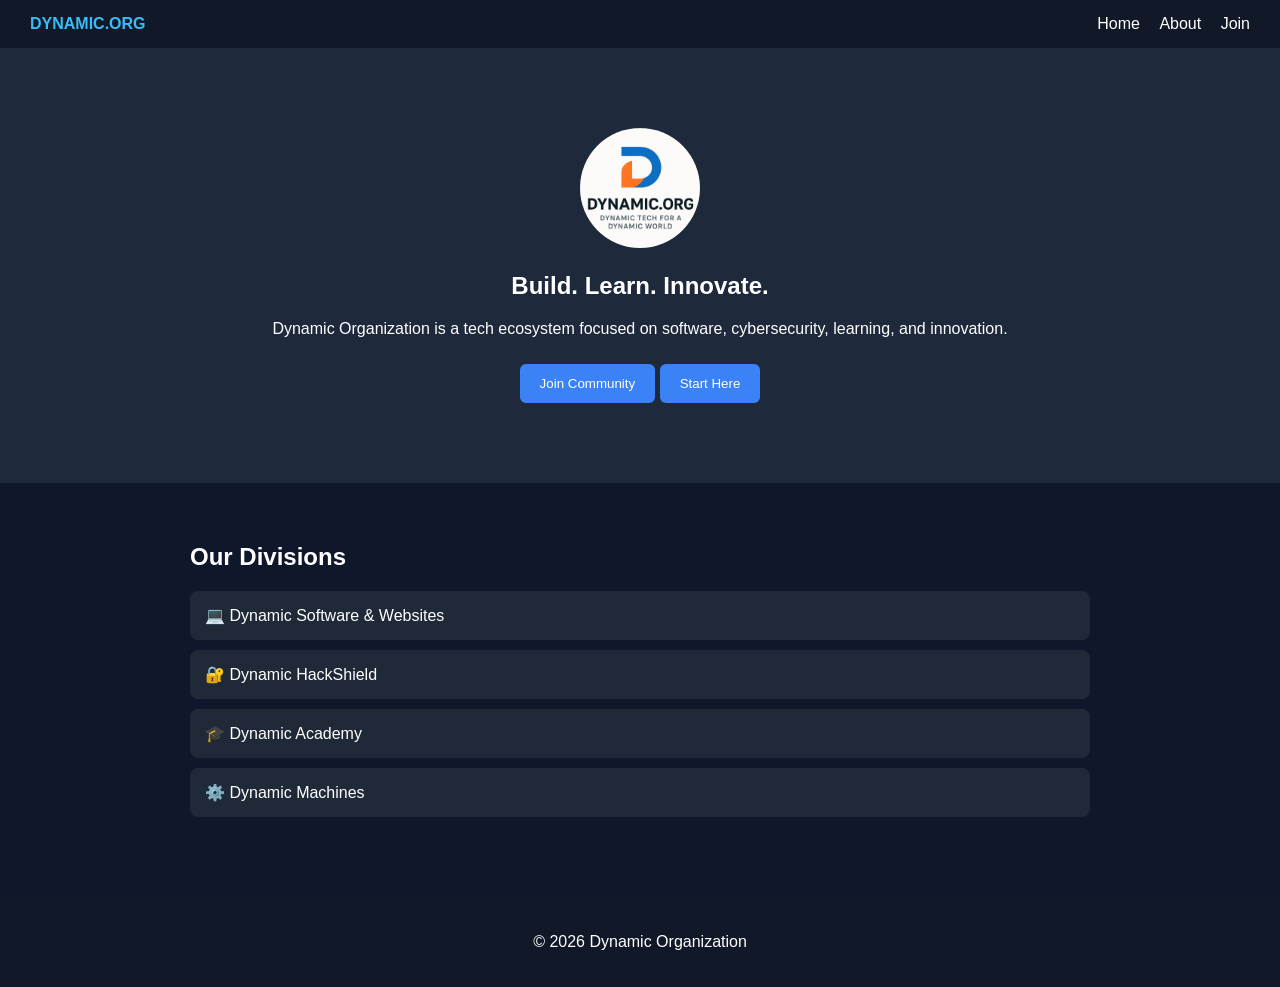
==== index.html @ dcbd87b0 "Update hero section content and buttons" ====
<!DOCTYPE html>
<html lang="en">
<head>
  <meta charset="UTF-8" />
  <meta name="viewport" content="width=device-width, initial-scale=1.0" />
  <title>Dynamic Organization</title>
  <link rel="stylesheet" href="styles.css" />
</head>
<body>

  <!-- NAVBAR -->
  <header class="navbar">
    <div class="logo">DYNAMIC.ORG</div>
    <nav>
      <a href="index.html">Home</a>
      <a href="about.html">About</a>
      <a href="contact.html">Join</a>
    </nav>
  </header>

  <!-- HERO SECTION -->
  <section class="hero">
    <img src="/logo.png" id="logo">
  <h1>Build. Learn. Innovate.</h1>
  <p>Dynamic Organization is a tech ecosystem focused on software, cybersecurity, learning, and innovation.</p>
  <button onclick="goWhatsApp()">Join Community</button>
  <button onclick="goJoin()">Start Here</button>
  </section>

  <!-- DIVISIONS -->
  <section class="section">
    <h2>Our Divisions</h2>

    <div class="card">💻 Dynamic Software & Websites</div>
    <div class="card">🔐 Dynamic HackShield</div>
    <div class="card">🎓 Dynamic Academy</div>
    <div class="card">⚙️ Dynamic Machines</div>

  </section>

  <!-- FOOTER -->
  <footer>
    <p>© 2026 Dynamic Organization</p>
  </footer>

  <script src="script.js"></script>
</body>
</html>
---- styles.css ----
body {
  margin: 0;
  font-family: Arial, sans-serif;
  background: #0f172a;
  color: white;
}

.navbar {
  display: flex;
  justify-content: space-between;
  padding: 15px 30px;
  background: #111827;
  align-items: center;
}

.navbar a {
  color: white;
  margin-left: 15px;
  text-decoration: none;
}

.logo {
  font-weight: bold;
  color: #38bdf8;
}

.hero {
  text-align: center;
  padding: 80px 20px;
  background: #1e293b;
}<img src="/logo.png">

.hero h1 {
  font-size: 40px;
}

#logo{
  width: 120px;
  border-radius: 60px;
  align: center;
}

button {
  padding: 12px 20px;
  border: none;
  background: #3b82f6;
  color: white;
  border-radius: 6px;
  cursor: pointer;
  margin-top: 10px;
}

.section {
  padding: 40px 20px;
  max-width: 900px;
  margin: auto;
}

.card {
  background: #1f2937;
  padding: 15px;
  margin: 10px 0;
  border-radius: 8px;
}

footer {
  text-align: center;
  padding: 20px;
  background: #111827;
  margin-top: 30px;
}
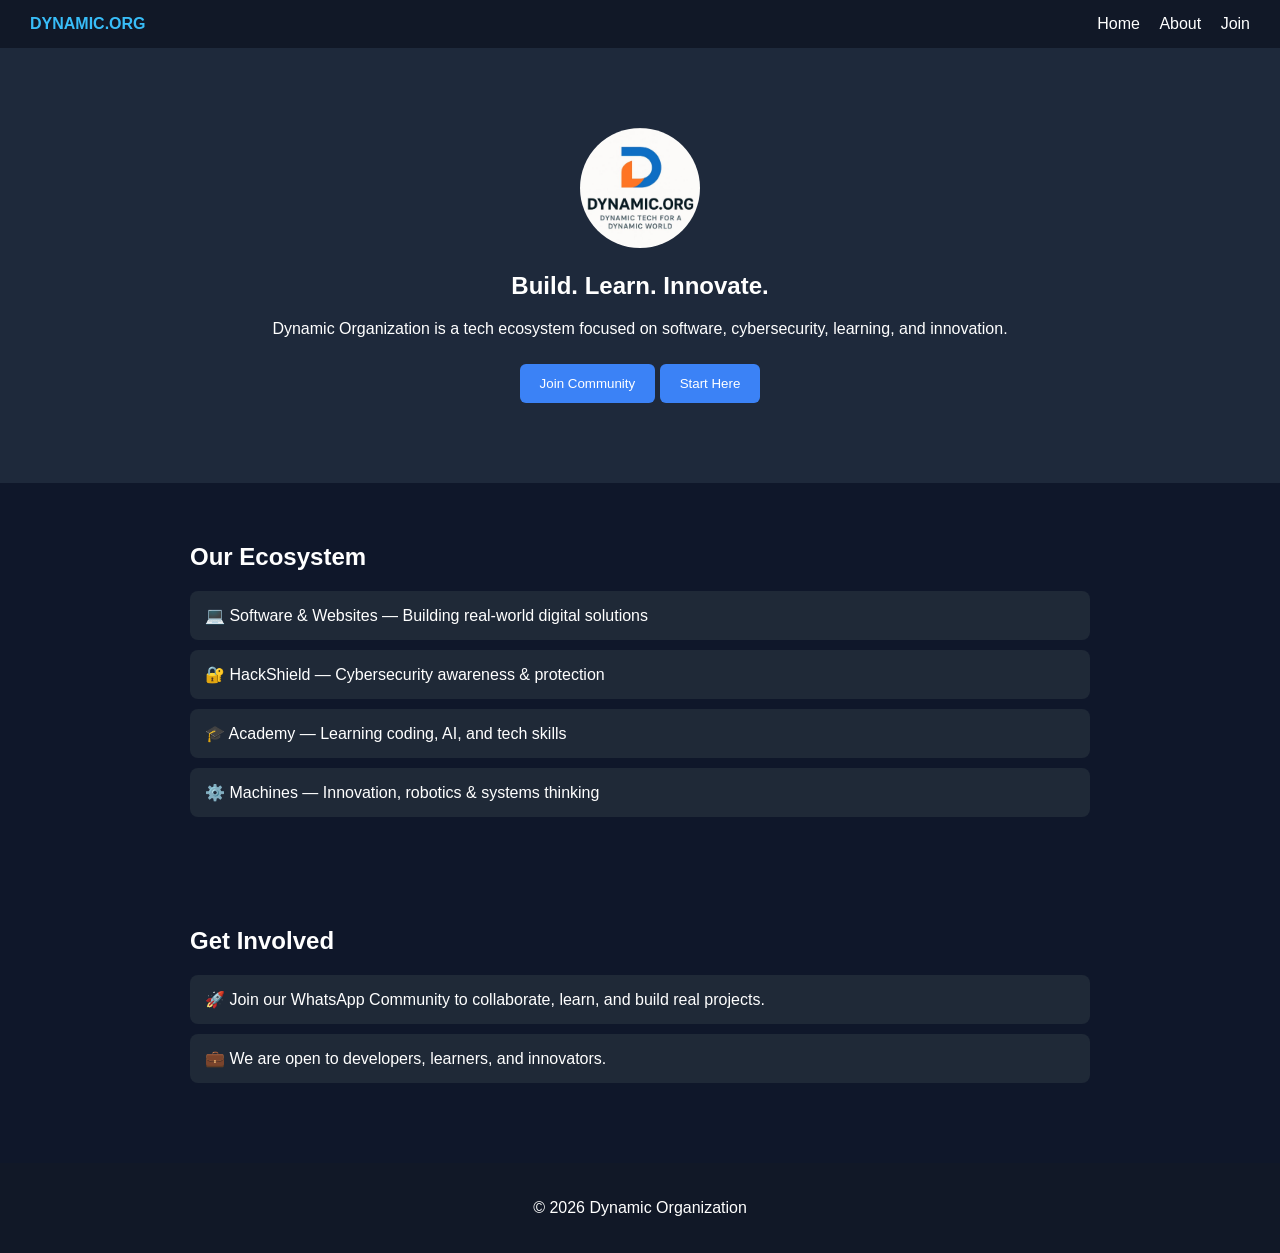
==== commit 0582d18e: "Revise divisions to ecosystem and add involvement section Updated section titles and descriptions fo" ====
--- a/index.html
+++ b/index.html
@@ -28,16 +28,27 @@
   </section>
 
   <!-- DIVISIONS -->
+ <section class="section">
+  <h2>Our Ecosystem</h2>
+
+  <div class="card">💻 Software & Websites — Building real-world digital solutions</div>
+  <div class="card">🔐 HackShield — Cybersecurity awareness & protection</div>
+  <div class="card">🎓 Academy — Learning coding, AI, and tech skills</div>
+  <div class="card">⚙️ Machines — Innovation, robotics & systems thinking</div>
+</section>
+
   <section class="section">
-    <h2>Our Divisions</h2>
+  <h2>Get Involved</h2>
 
-    <div class="card">💻 Dynamic Software & Websites</div>
-    <div class="card">🔐 Dynamic HackShield</div>
-    <div class="card">🎓 Dynamic Academy</div>
-    <div class="card">⚙️ Dynamic Machines</div>
+  <div class="card">
+    🚀 Join our WhatsApp Community to collaborate, learn, and build real projects.
+  </div>
 
-  </section>
-
+  <div class="card">
+    💼 We are open to developers, learners, and innovators.
+  </div>
+</section>
+  
   <!-- FOOTER -->
   <footer>
     <p>© 2026 Dynamic Organization</p>
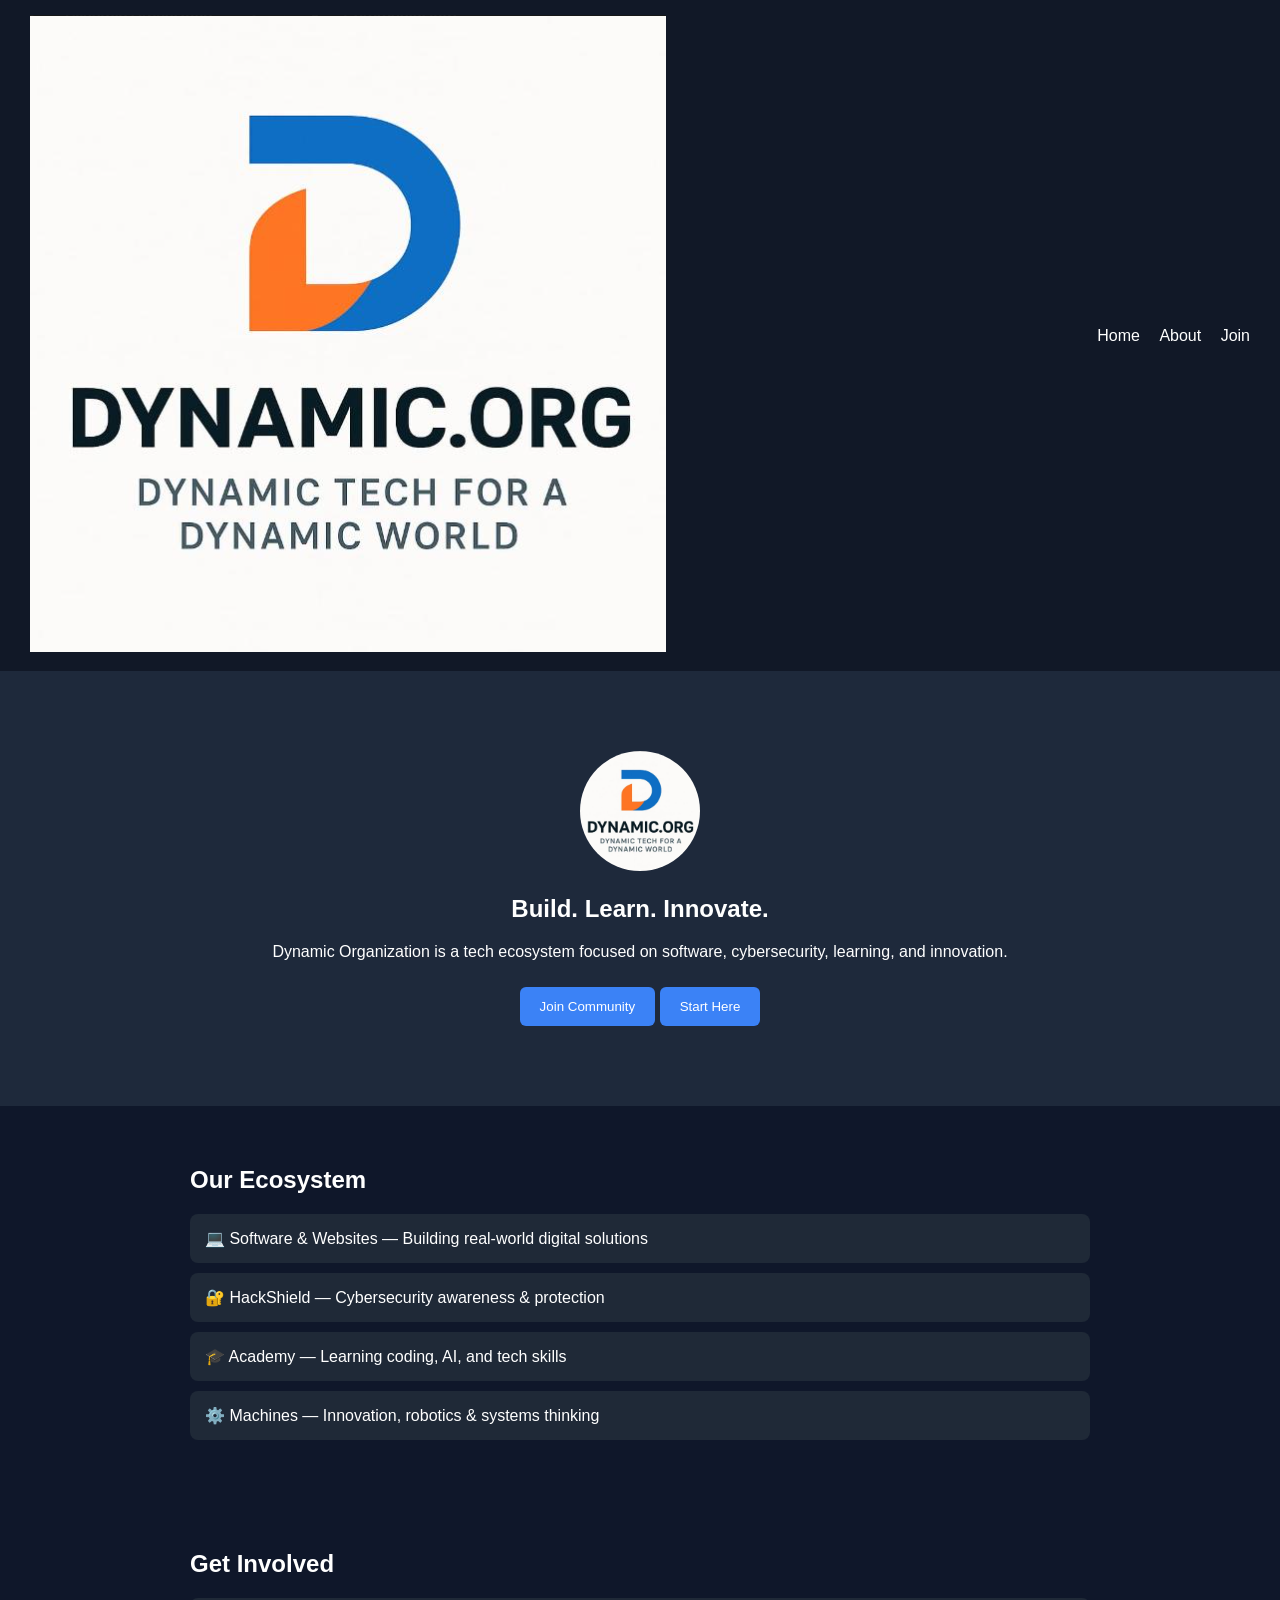
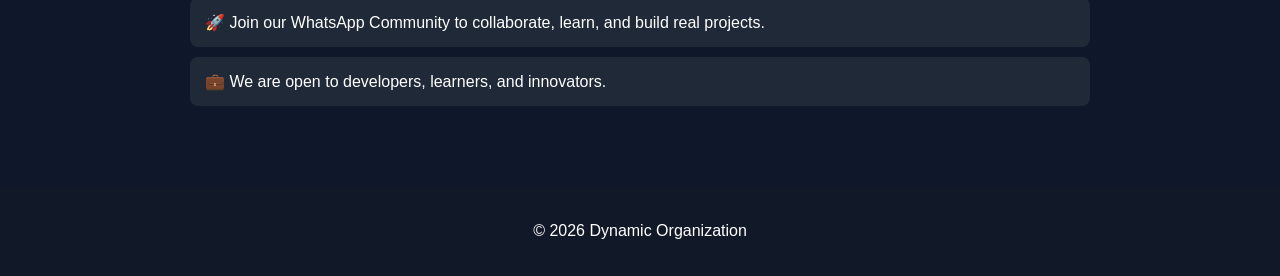
==== commit 0c0147a2: "Replace logo text with image in navbar" ====
--- a/index.html
+++ b/index.html
@@ -10,7 +10,9 @@
 
   <!-- NAVBAR -->
   <header class="navbar">
-    <div class="logo">DYNAMIC.ORG</div>
+   <div class="logo">
+  <img src="logo.png" alt="Dynamic Organization Logo">
+</div>
     <nav>
       <a href="index.html">Home</a>
       <a href="about.html">About</a>
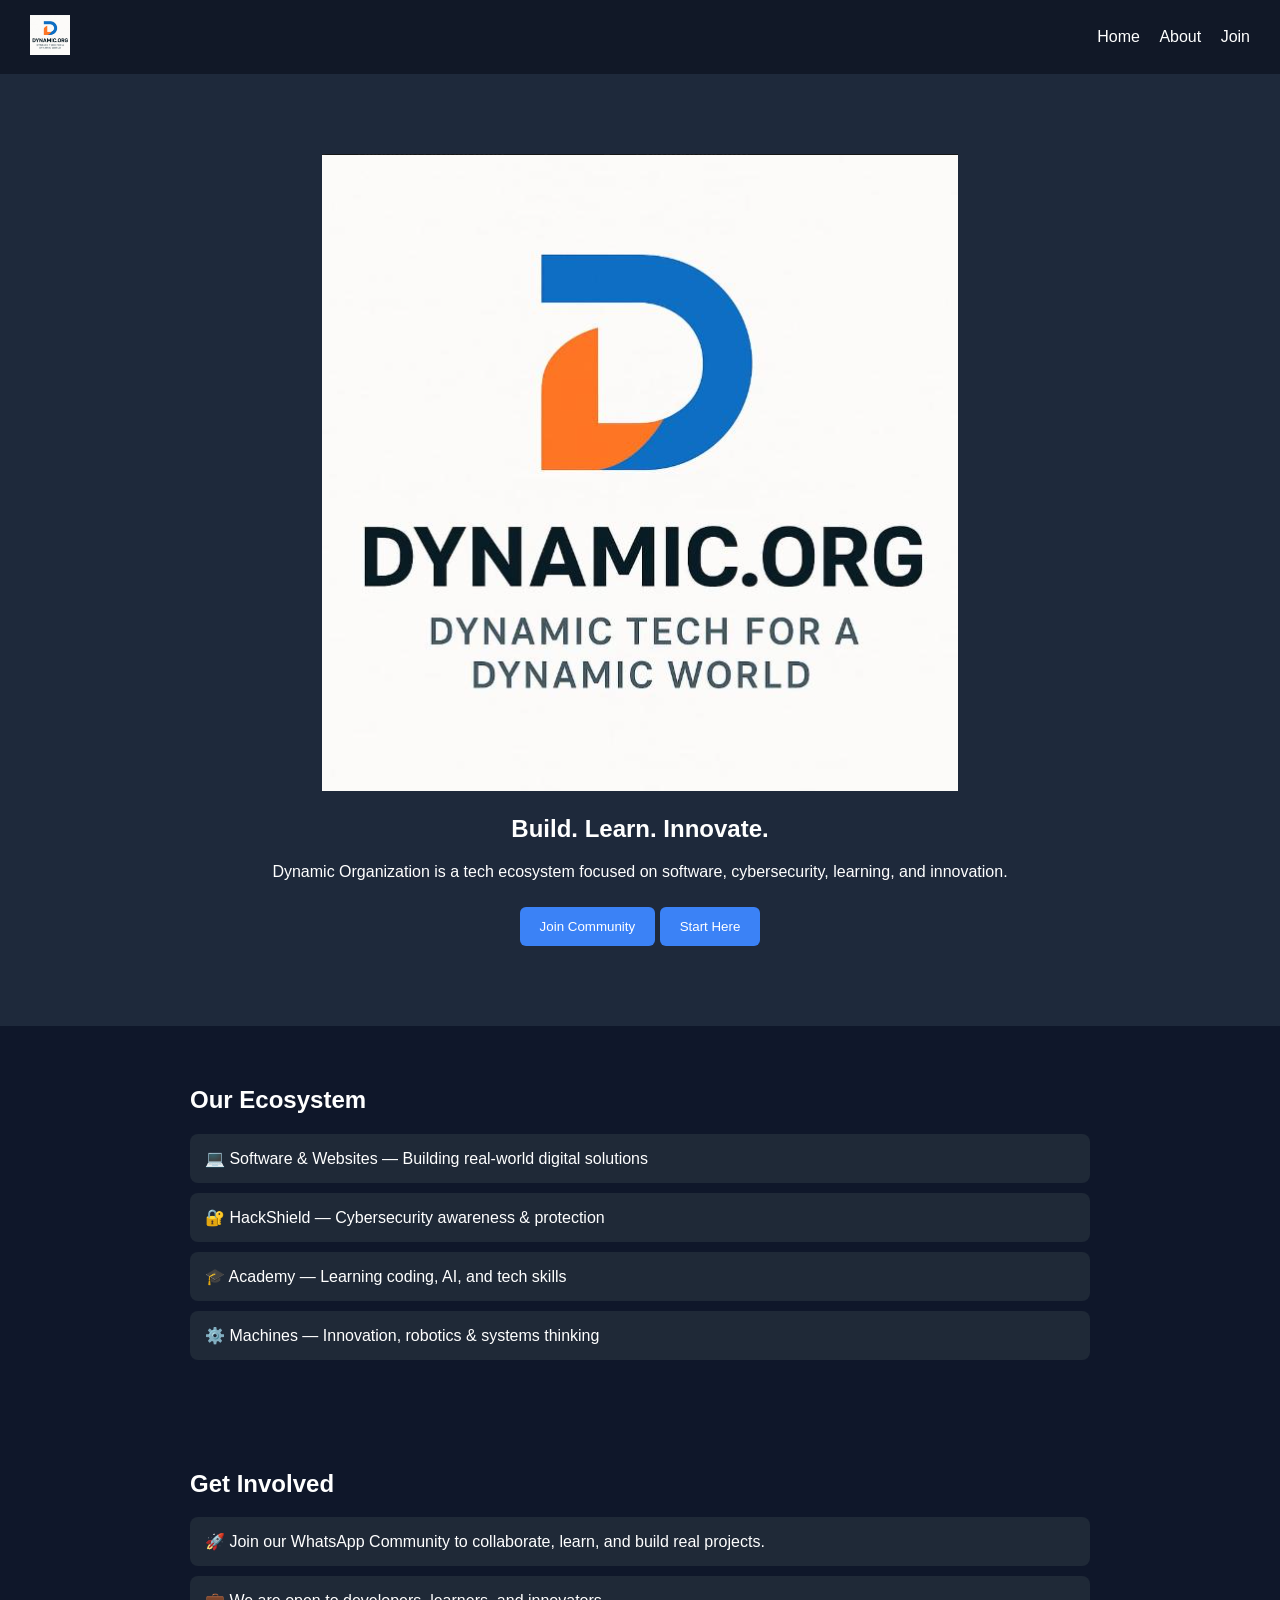
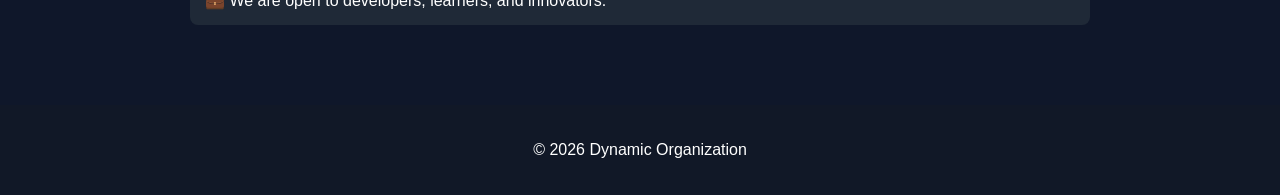
==== commit 61e5619b: "Update index.html" ====
--- a/index.html
+++ b/index.html
@@ -22,7 +22,7 @@
 
   <!-- HERO SECTION -->
   <section class="hero">
-    <img src="/logo.png" id="logo">
+  <img src="logo.png" alt="Dynamic Logo" class="hero-logo">
   <h1>Build. Learn. Innovate.</h1>
   <p>Dynamic Organization is a tech ecosystem focused on software, cybersecurity, learning, and innovation.</p>
   <button onclick="goWhatsApp()">Join Community</button>
--- a/styles.css
+++ b/styles.css
@@ -19,9 +19,8 @@
   text-decoration: none;
 }
 
-.logo {
-  font-weight: bold;
-  color: #38bdf8;
+.logo img {
+  height: 40px;
 }
 
 .hero {
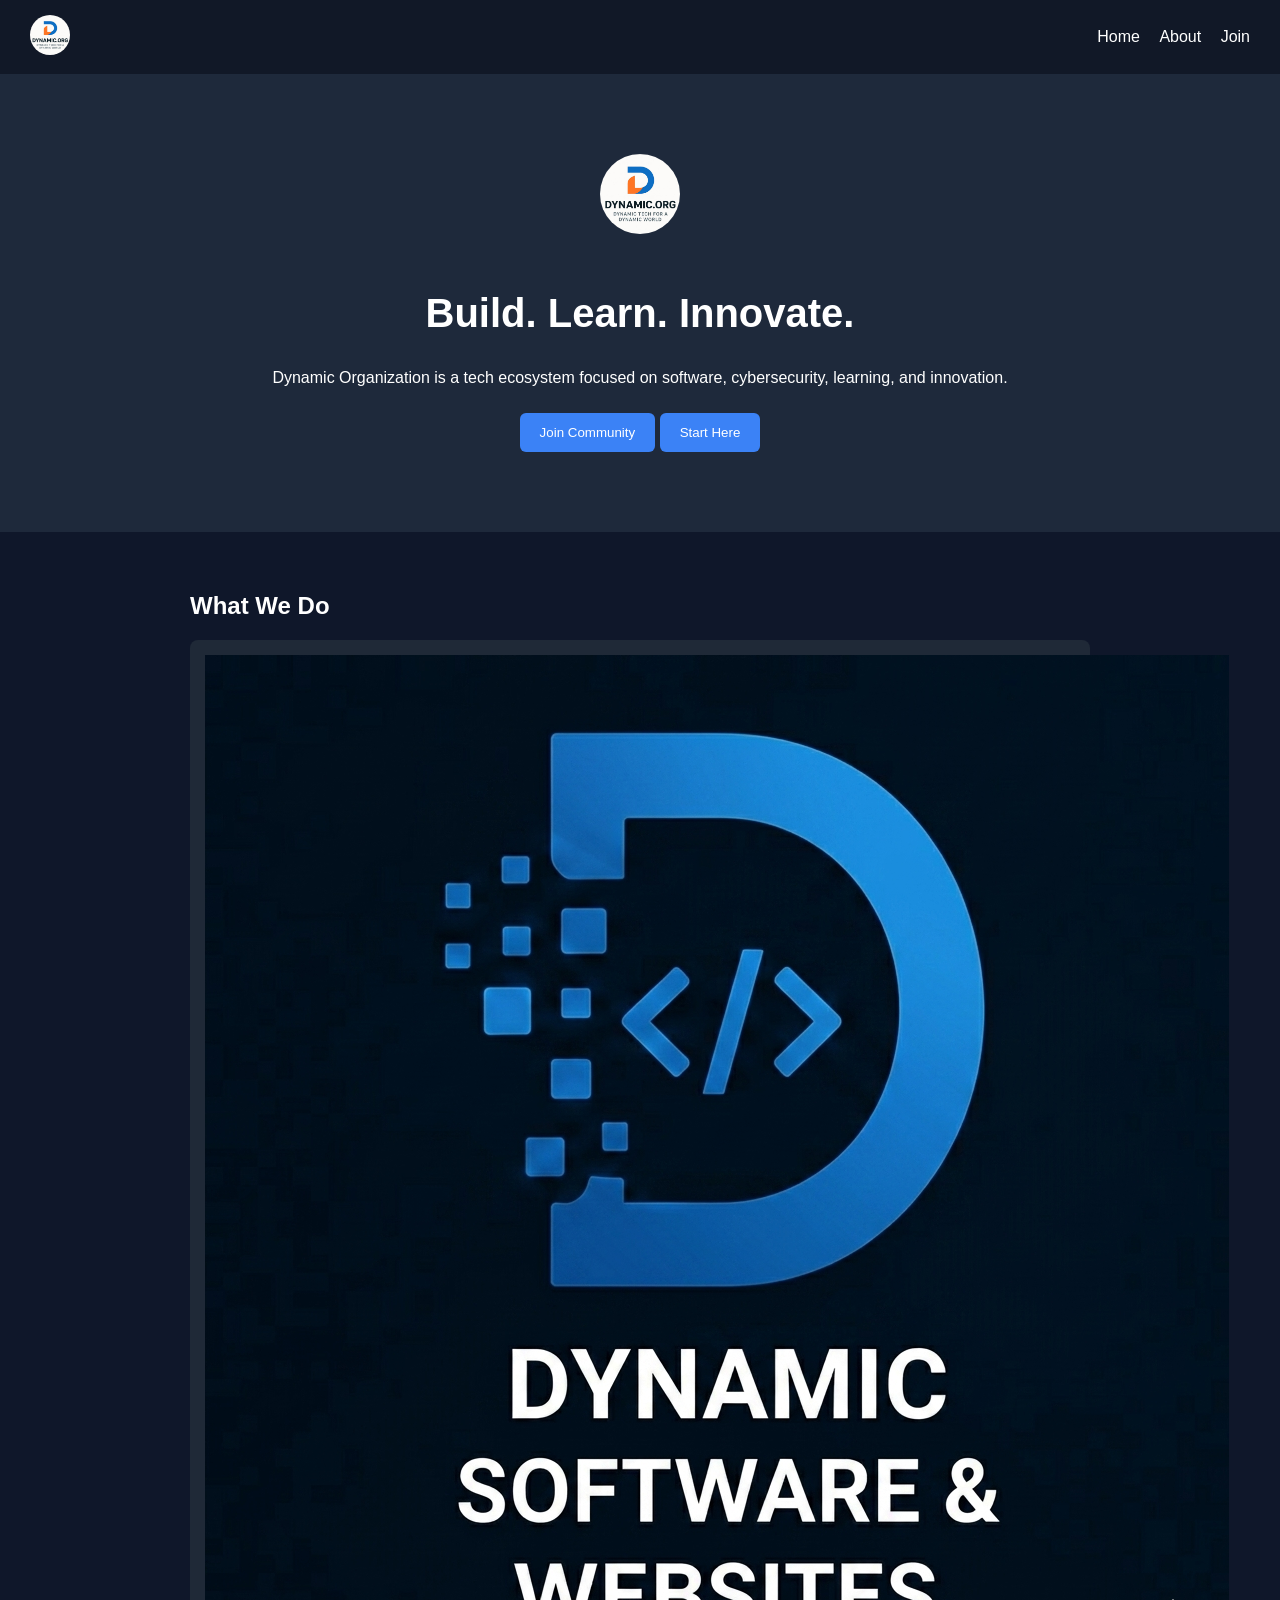
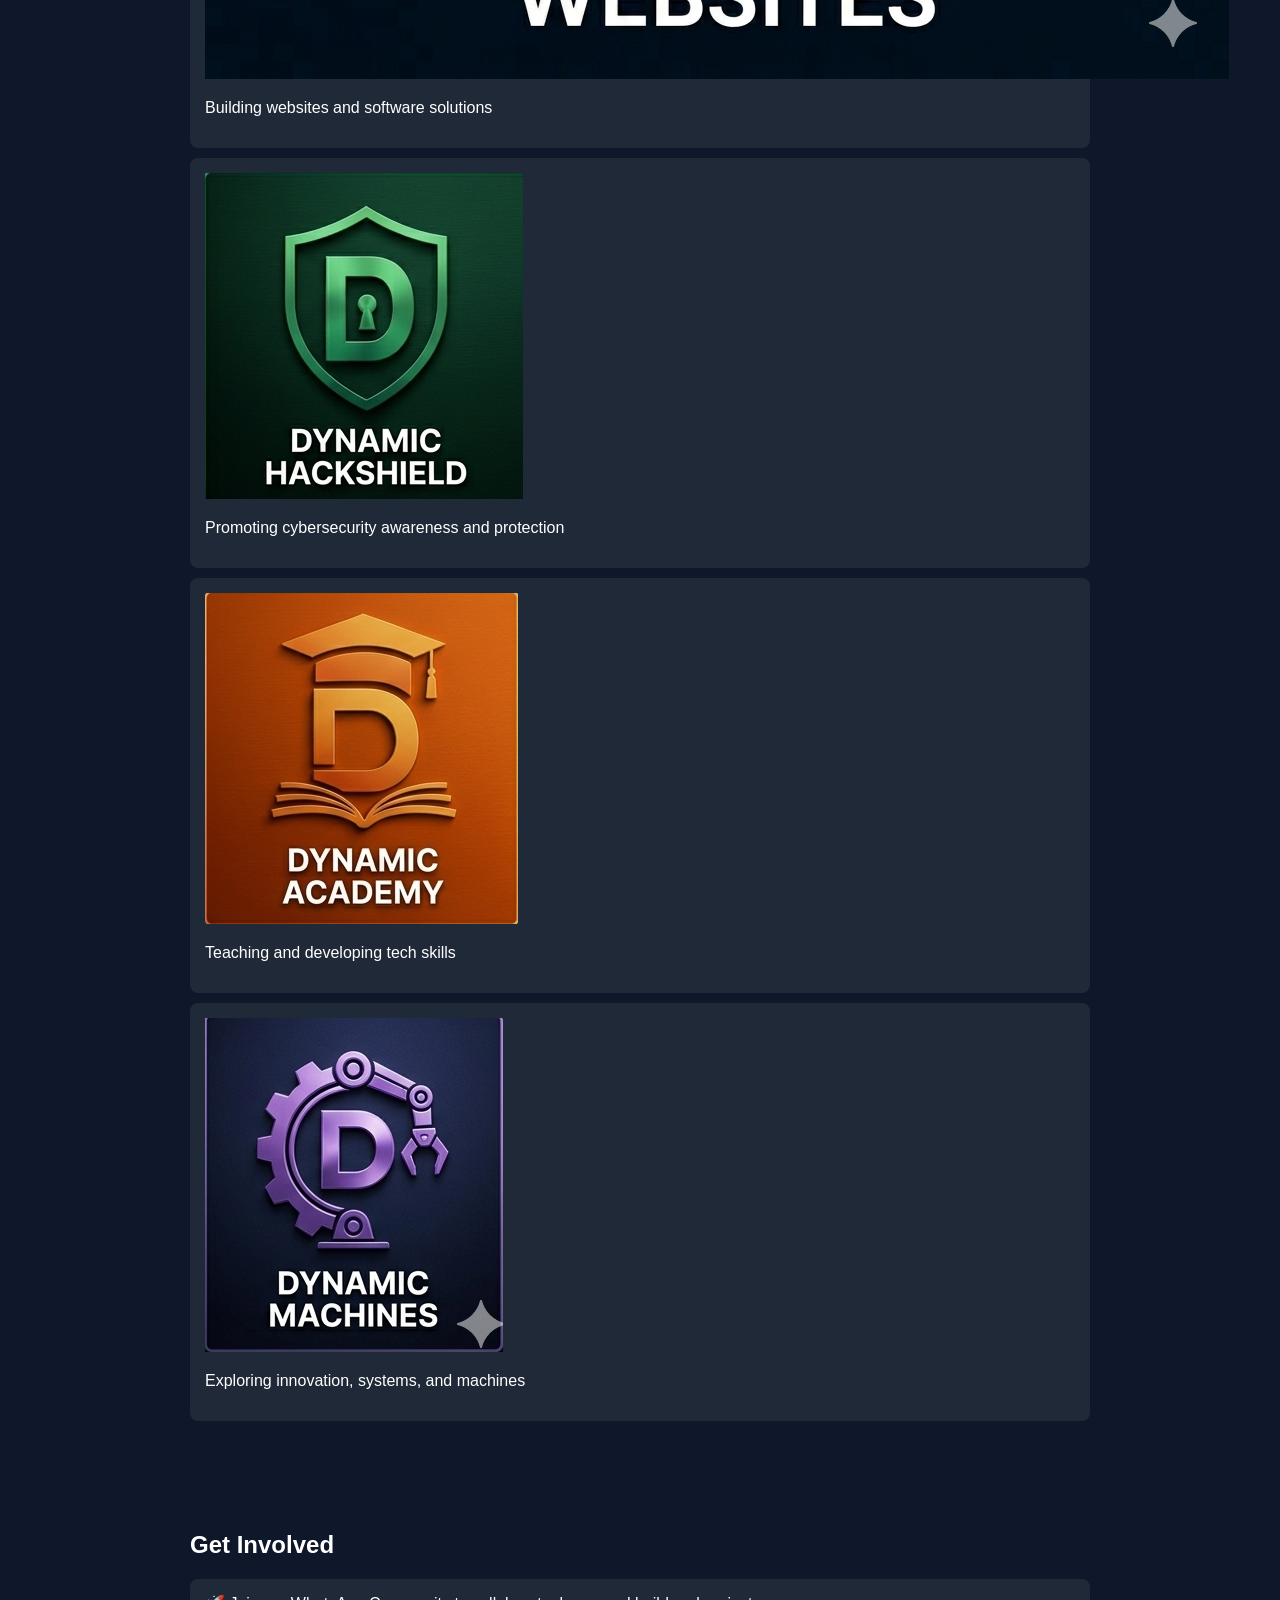
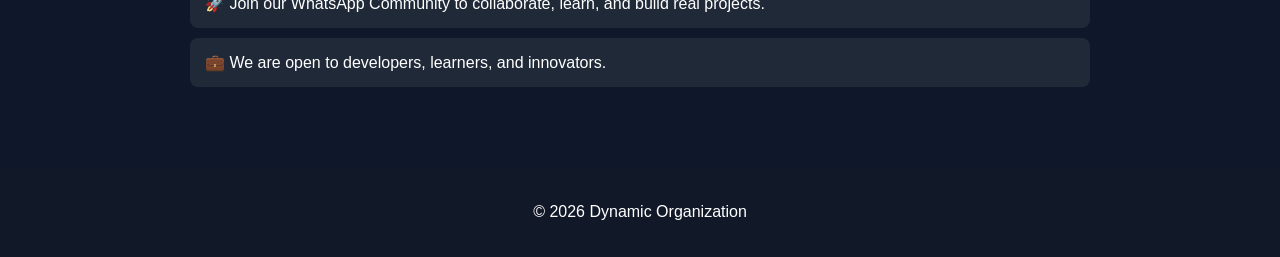
==== commit 7e73bf89: "Revise section headings and add division details Updated section headings and added descriptions for" ====
--- a/index.html
+++ b/index.html
@@ -31,12 +31,28 @@
 
   <!-- DIVISIONS -->
  <section class="section">
-  <h2>Our Ecosystem</h2>
+  <h2>What We Do</h2>
 
-  <div class="card">💻 Software & Websites — Building real-world digital solutions</div>
-  <div class="card">🔐 HackShield — Cybersecurity awareness & protection</div>
-  <div class="card">🎓 Academy — Learning coding, AI, and tech skills</div>
-  <div class="card">⚙️ Machines — Innovation, robotics & systems thinking</div>
+  <div class="card">
+    <img src="s_w.png" class="division-logo">
+    <p>Building websites and software solutions</p>
+  </div>
+
+  <div class="card">
+    <img src="h.png" class="division-logo">
+    <p>Promoting cybersecurity awareness and protection</p>
+  </div>
+
+  <div class="card">
+    <img src="ac.png" class="division-logo">
+    <p>Teaching and developing tech skills</p>
+  </div>
+
+  <div class="card">
+    <img src="m.png" class="division-logo">
+    <p>Exploring innovation, systems, and machines</p>
+  </div>
+
 </section>
 
   <section class="section">
--- a/styles.css
+++ b/styles.css
@@ -21,25 +21,27 @@
 
 .logo img {
   height: 40px;
+  border-radius: 20px;
 }
 
 .hero {
   text-align: center;
   padding: 80px 20px;
   background: #1e293b;
-}<img src="/logo.png">
+}
 
 .hero h1 {
   font-size: 40px;
 }
 
-#logo{
-  width: 120px;
-  border-radius: 60px;
-  align: center;
+.hero-logo {
+  height: 80px;
+  margin-bottom: 20px;
+  border-radius: 40px;
 }
 
 button {
+  background: linear-gradient(90deg, #2563eb, #f97316);
   padding: 12px 20px;
   border: none;
   background: #3b82f6;
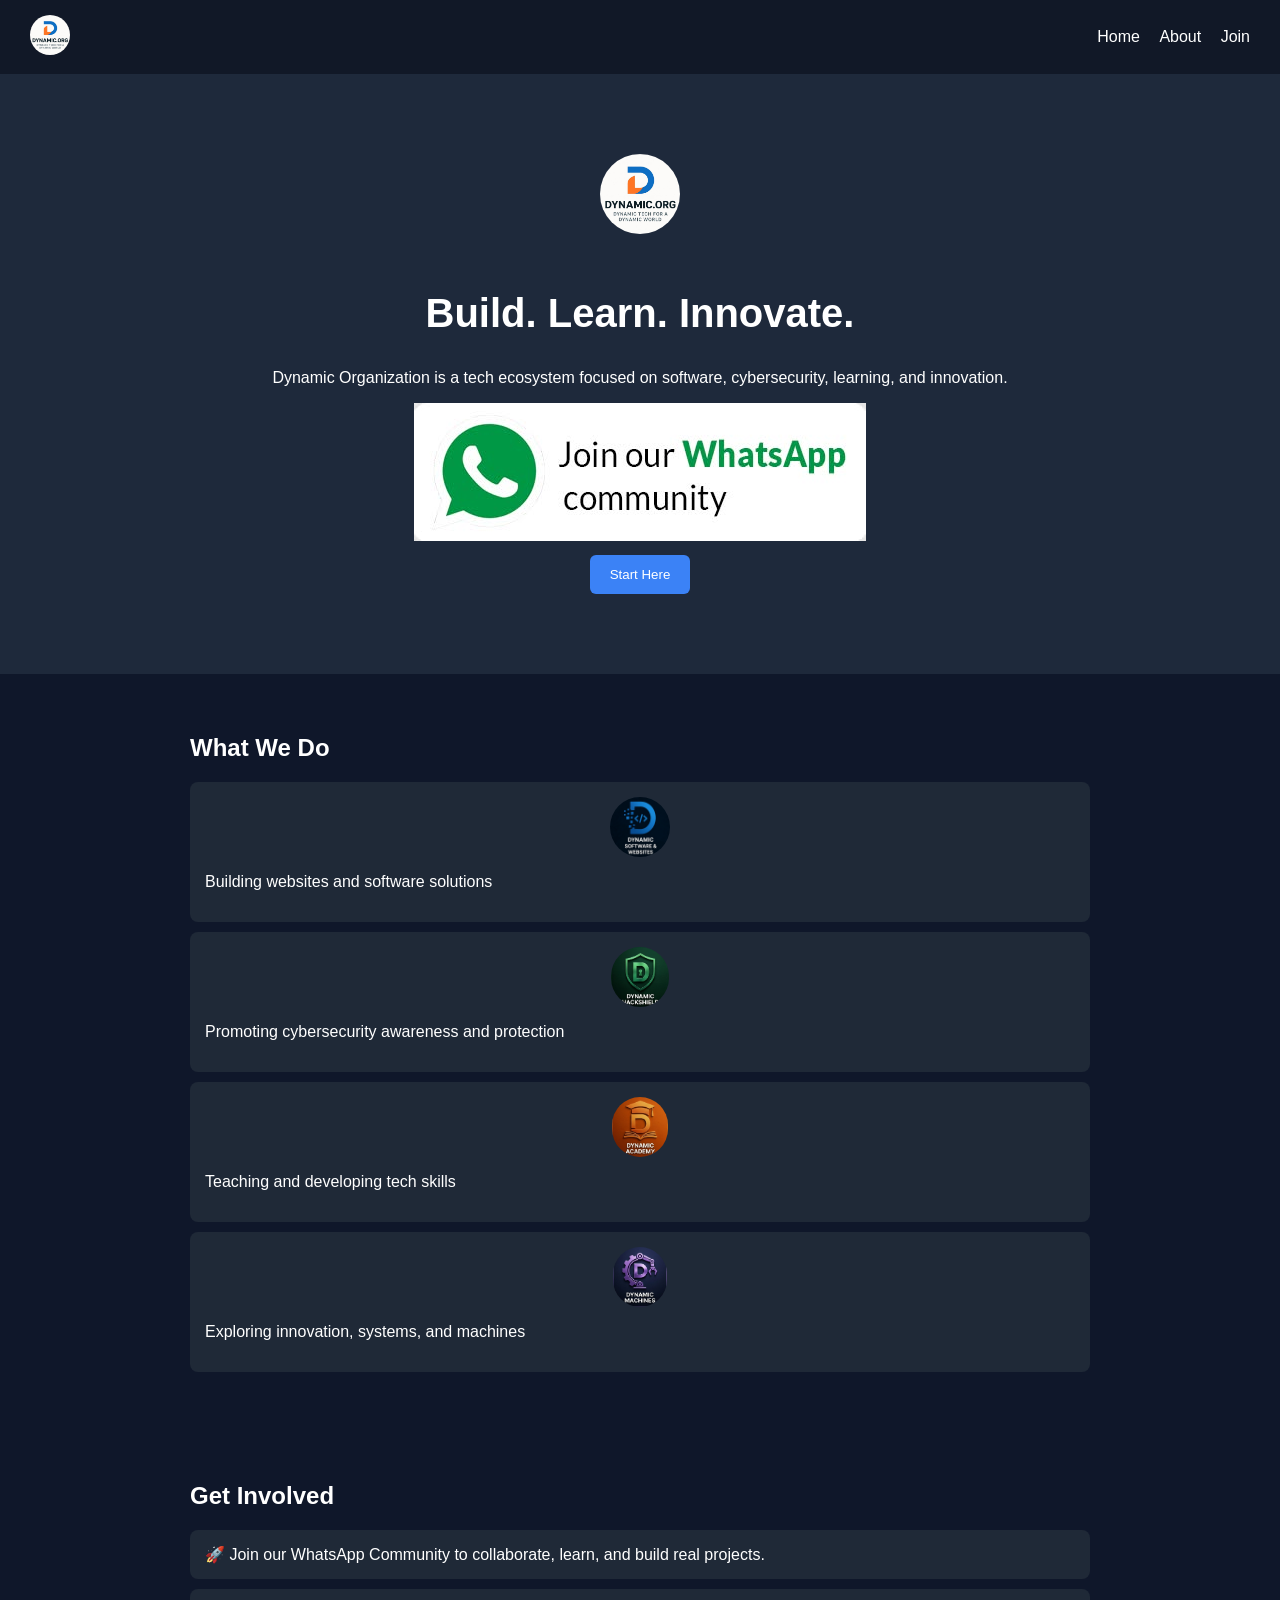
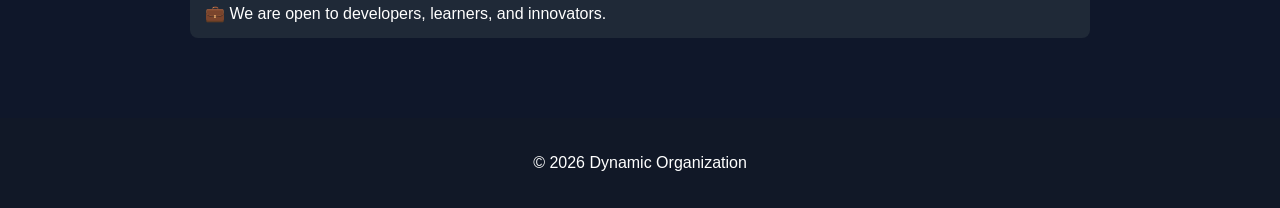
==== commit d7659ecd: "Replace button with join banner for WhatsApp" ====
--- a/index.html
+++ b/index.html
@@ -25,7 +25,9 @@
   <img src="logo.png" alt="Dynamic Logo" class="hero-logo">
   <h1>Build. Learn. Innovate.</h1>
   <p>Dynamic Organization is a tech ecosystem focused on software, cybersecurity, learning, and innovation.</p>
-  <button onclick="goWhatsApp()">Join Community</button>
+  <div class="join-banner" onclick="goWhatsApp()">
+  <img src="325400952_1660702287694076_5509259267479491549_n.jpg" alt="Join WhatsApp Community">
+</div>
   <button onclick="goJoin()">Start Here</button>
   </section>
 
--- a/styles.css
+++ b/styles.css
@@ -64,6 +64,21 @@
   border-radius: 8px;
 }
 
+.division-logo {
+  height: 60px;
+  border-radius: 30px;
+  display: block;
+  margin: 0 auto 10px;
+}
+
+.card img {
+  transition: 0.3s;
+}
+
+.card:hover img {
+  transform: scale(1.1);
+}
+
 footer {
   text-align: center;
   padding: 20px;
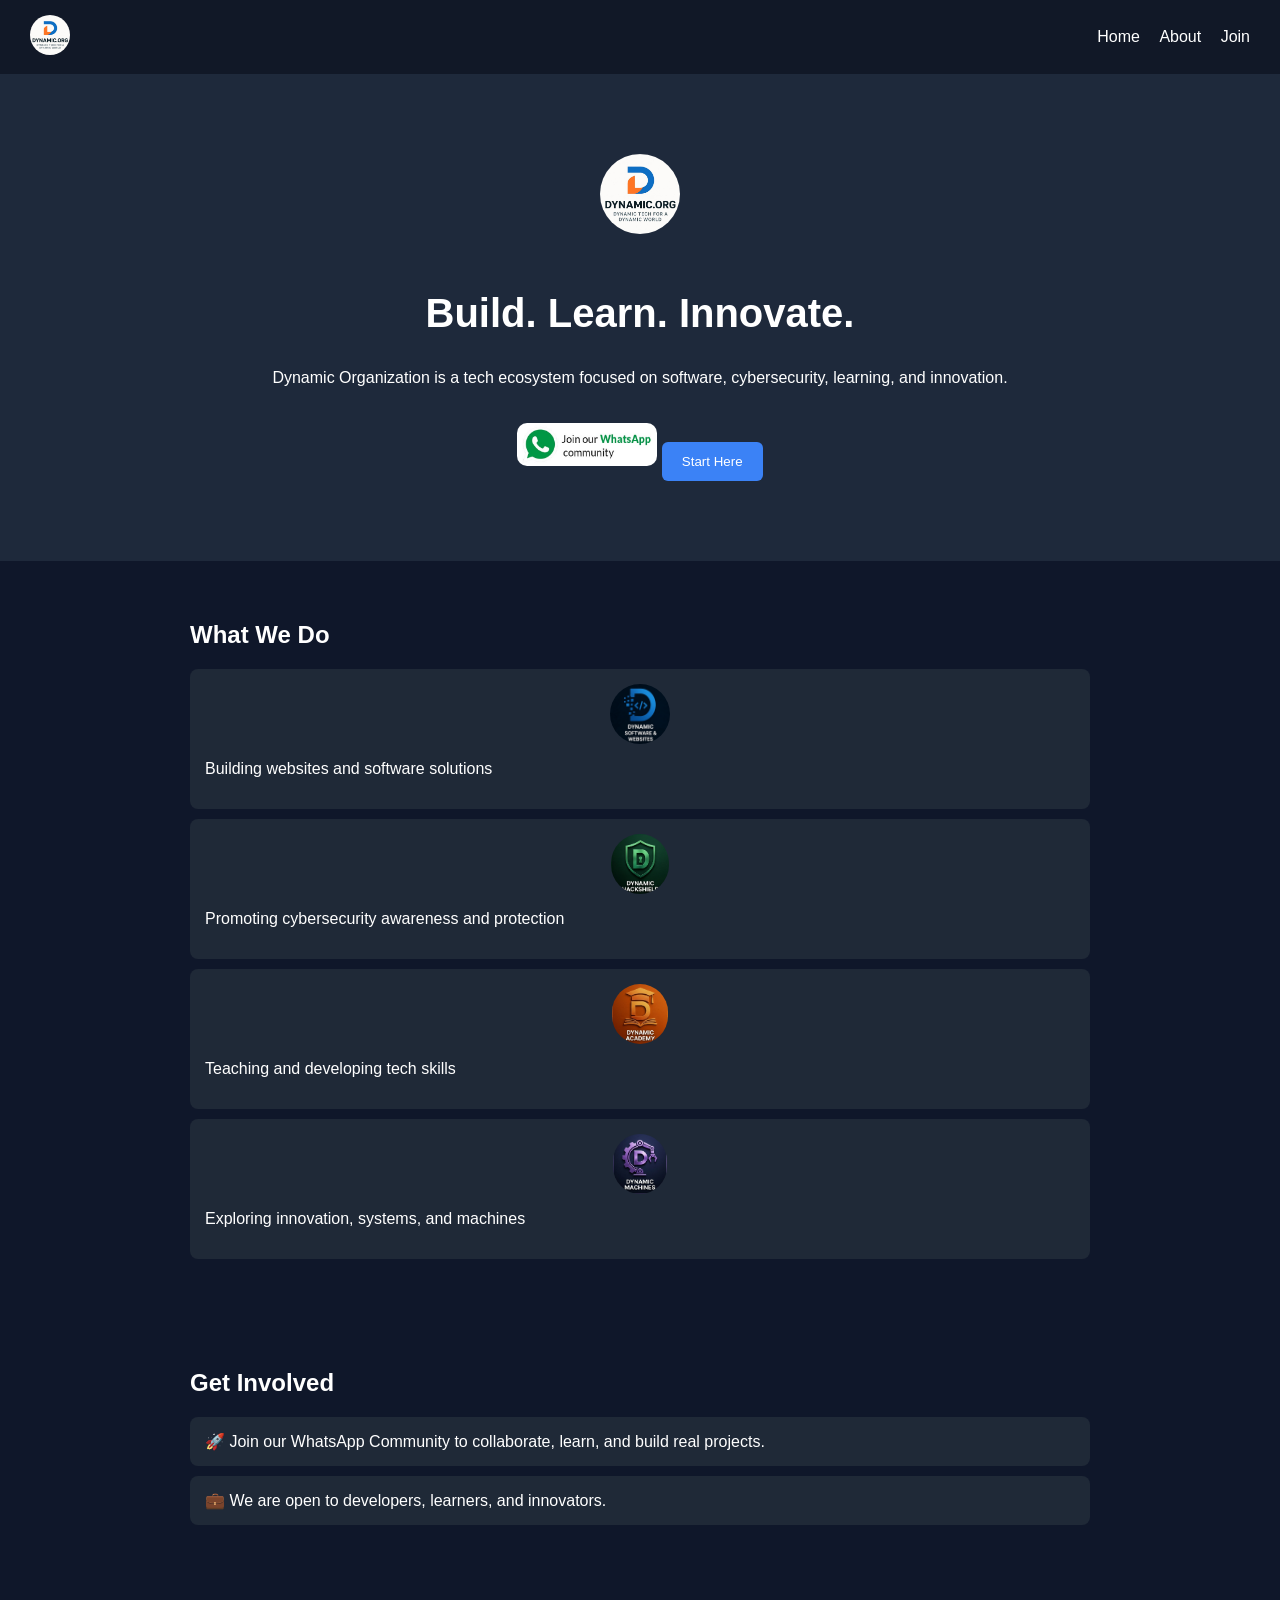
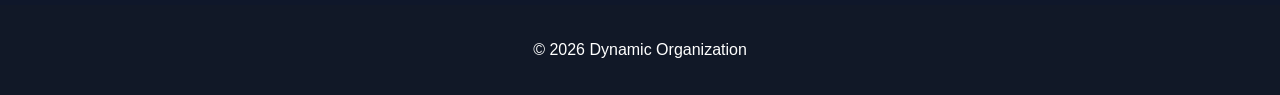
==== commit 9a069495: "Change button to use secondary class and update action" ====
--- a/index.html
+++ b/index.html
@@ -28,7 +28,7 @@
   <div class="join-banner" onclick="goWhatsApp()">
   <img src="325400952_1660702287694076_5509259267479491549_n.jpg" alt="Join WhatsApp Community">
 </div>
-  <button onclick="goJoin()">Start Here</button>
+  <button class="secondary-btn" onclick="goStart()">Start Here</button>
   </section>
 
   <!-- DIVISIONS -->
--- a/styles.css
+++ b/styles.css
@@ -4,6 +4,9 @@
   background: #0f172a;
   color: white;
 }
+ p{
+   align: center;
+ }
 
 .navbar {
   display: flex;
@@ -24,6 +27,21 @@
   border-radius: 20px;
 }
 
+.join-banner {
+  margin-top: 20px;
+  cursor: pointer;
+  display: inline-block;
+}
+
+.join-banner img {
+  max-width: 140px;
+  border-radius: 10px;
+  transition: 0.3s;
+}
+
+.join-banner:hover img {
+  transform: scale(1.05);
+}
 .hero {
   text-align: center;
   padding: 80px 20px;
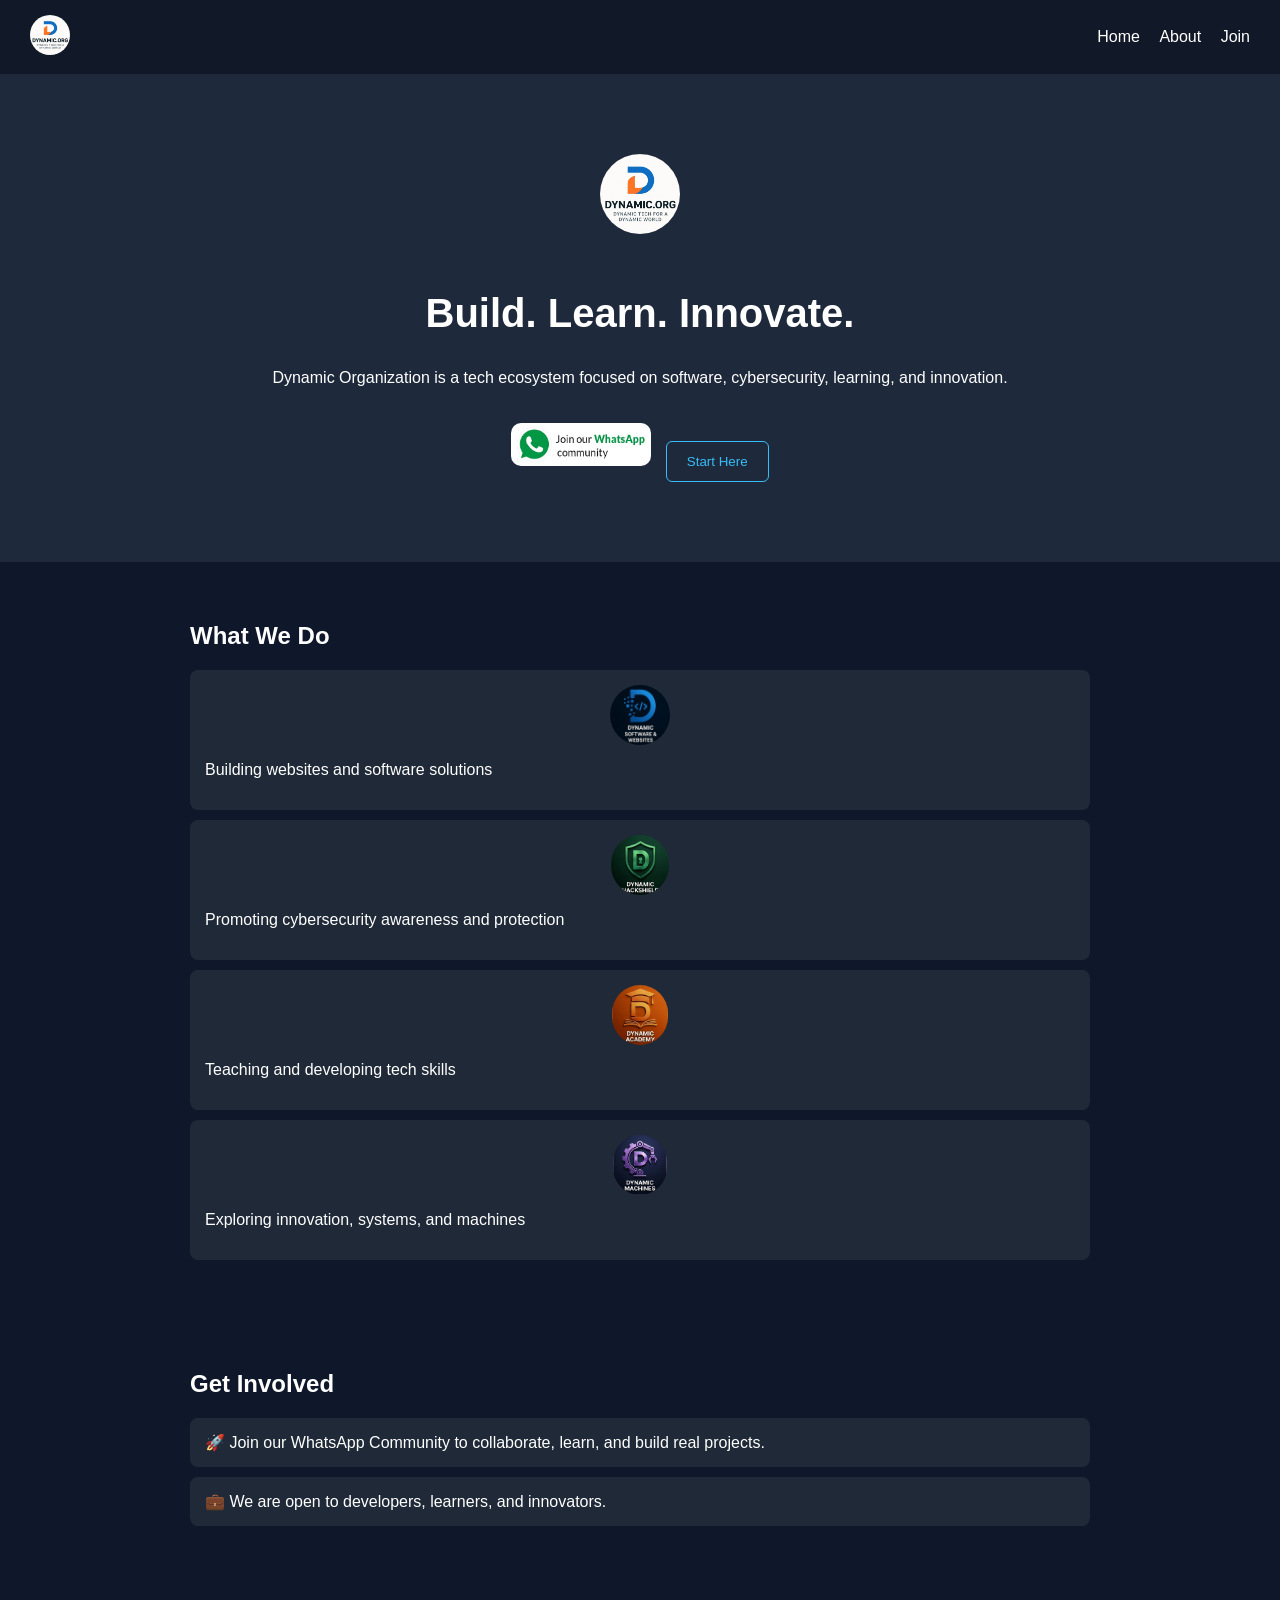
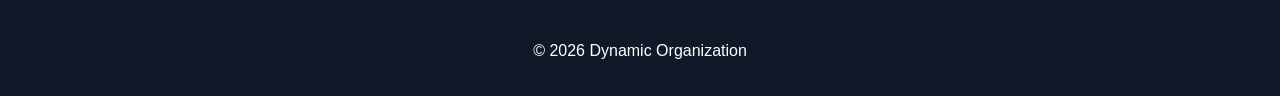
==== commit 970bccb8: "image directory update for the files and folders" ====
--- a/index.html
+++ b/index.html
@@ -4,14 +4,14 @@
   <meta charset="UTF-8" />
   <meta name="viewport" content="width=device-width, initial-scale=1.0" />
   <title>Dynamic Organization</title>
-  <link rel="stylesheet" href="styles.css" />
+  <link rel="stylesheet" href="css/styles.css" />
 </head>
 <body>
 
   <!-- NAVBAR -->
   <header class="navbar">
    <div class="logo">
-  <img src="logo.png" alt="Dynamic Organization Logo">
+  <img src="assets/icons/logo.png" alt="Dynamic Organization Logo">
 </div>
     <nav>
       <a href="index.html">Home</a>
@@ -22,11 +22,11 @@
 
   <!-- HERO SECTION -->
   <section class="hero">
-  <img src="logo.png" alt="Dynamic Logo" class="hero-logo">
+  <img src="assets/icons/logo.png" alt="Dynamic Logo" class="hero-logo">
   <h1>Build. Learn. Innovate.</h1>
   <p>Dynamic Organization is a tech ecosystem focused on software, cybersecurity, learning, and innovation.</p>
   <div class="join-banner" onclick="goWhatsApp()">
-  <img src="325400952_1660702287694076_5509259267479491549_n.jpg" alt="Join WhatsApp Community">
+  <img src="assets/images/325400952_1660702287694076_5509259267479491549_n.jpg" alt="Join WhatsApp Community">
 </div>
   <button class="secondary-btn" onclick="goStart()">Start Here</button>
   </section>
@@ -36,22 +36,22 @@
   <h2>What We Do</h2>
 
   <div class="card">
-    <img src="s_w.png" class="division-logo">
+    <img src="assets/icons/s_w.png" class="division-logo">
     <p>Building websites and software solutions</p>
   </div>
 
   <div class="card">
-    <img src="h.png" class="division-logo">
+    <img src="assets/icons/h.png" class="division-logo">
     <p>Promoting cybersecurity awareness and protection</p>
   </div>
 
   <div class="card">
-    <img src="ac.png" class="division-logo">
+    <img src="assets/icons/ac.png" class="division-logo">
     <p>Teaching and developing tech skills</p>
   </div>
 
   <div class="card">
-    <img src="m.png" class="division-logo">
+    <img src="assets/icons/m.png" class="division-logo">
     <p>Exploring innovation, systems, and machines</p>
   </div>
 
@@ -74,6 +74,6 @@
     <p>© 2026 Dynamic Organization</p>
   </footer>
 
-  <script src="script.js"></script>
+  <script src="js/script.js"></script>
 </body>
 </html>
--- a/css/styles.css
+++ b/css/styles.css
@@ -0,0 +1,117 @@
+body {
+  margin: 0;
+  font-family: Arial, sans-serif;
+  background: #0f172a;
+  color: white;
+}
+ p{
+   align: center;
+ }
+
+.navbar {
+  display: flex;
+  justify-content: space-between;
+  padding: 15px 30px;
+  background: #111827;
+  align-items: center;
+}
+
+.navbar a {
+  color: white;
+  margin-left: 15px;
+  text-decoration: none;
+}
+
+.logo img {
+  height: 40px;
+  border-radius: 20px;
+}
+
+.join-banner {
+  margin-top: 20px;
+  cursor: pointer;
+  display: inline-block;
+}
+
+.join-banner img {
+  max-width: 140px;
+  border-radius: 10px;
+  transition: 0.3s;
+}
+
+.join-banner:hover img {
+  transform: scale(1.05);
+}
+.hero {
+  text-align: center;
+  padding: 80px 20px;
+  background: #1e293b;
+}
+
+.hero h1 {
+  font-size: 40px;
+}
+
+.hero-logo {
+  height: 80px;
+  margin-bottom: 20px;
+  border-radius: 40px;
+}
+
+button {
+  background: linear-gradient(90deg, #2563eb, #f97316);
+  padding: 12px 20px;
+  border: none;
+  background: #3b82f6;
+  color: white;
+  border-radius: 6px;
+  cursor: pointer;
+  margin-top: 10px;
+}
+
+.section {
+  padding: 40px 20px;
+  max-width: 900px;
+  margin: auto;
+}
+
+.card {
+  background: #1f2937;
+  padding: 15px;
+  margin: 10px 0;
+  border-radius: 8px;
+}
+
+.division-logo {
+  height: 60px;
+  border-radius: 30px;
+  display: block;
+  margin: 0 auto 10px;
+}
+
+.card img {
+  transition: 0.3s;
+}
+
+.card:hover img {
+  transform: scale(1.1);
+}
+
+footer {
+  text-align: center;
+  padding: 20px;
+  background: #111827;
+  margin-top: 30px;
+}
+
+.secondary-btn {
+  margin-left: 10px;
+  background: transparent;
+  border: 1px solid #38bdf8;
+  color: #38bdf8;
+}
+
+.secondary-btn:hover {
+  background: #38bdf8;
+  color: #0b1220;
+}
